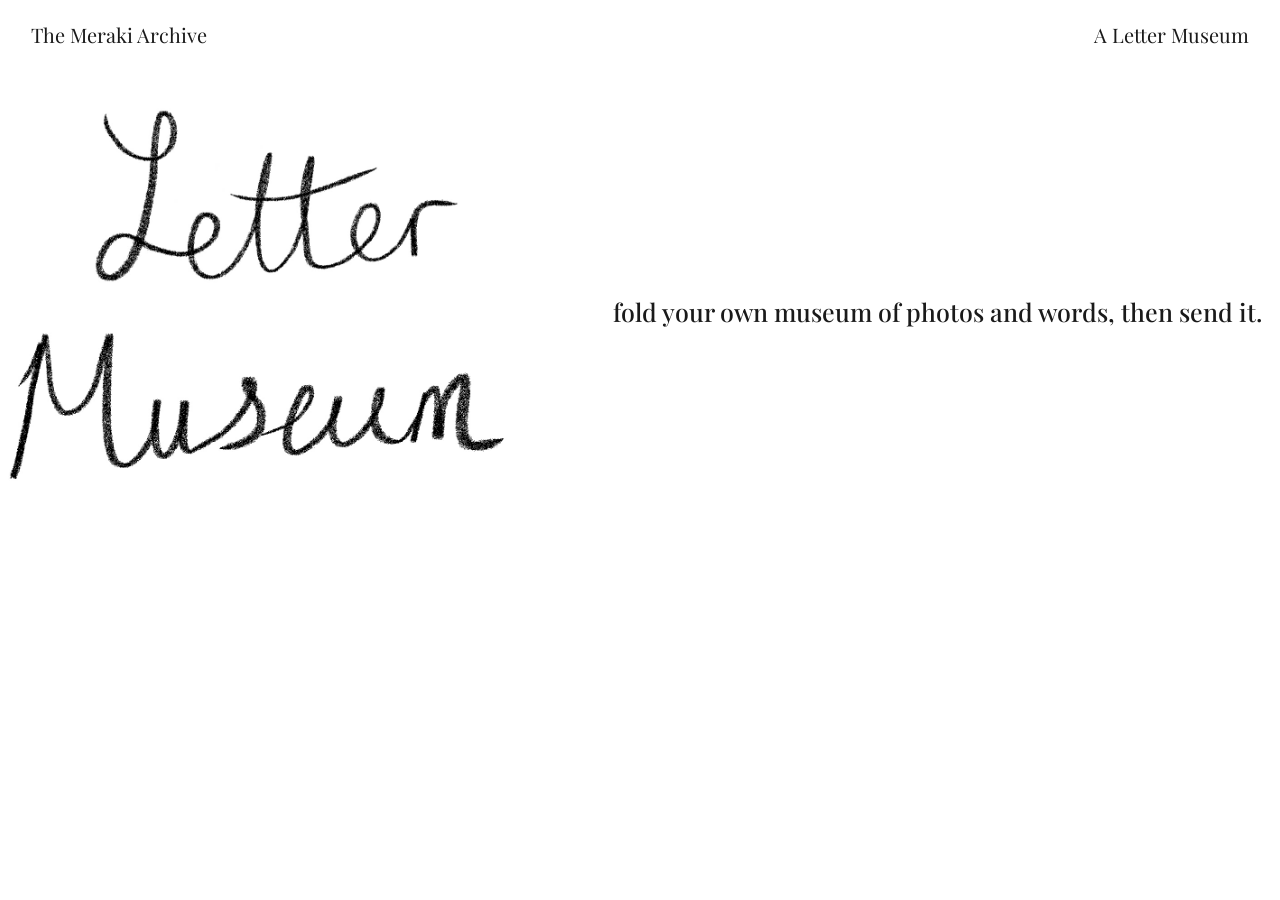
==== index.html @ 5a62d7ea "add side images" ====
<!DOCTYPE html>
<html lang="en">
<head>
  <meta charset="UTF-8">
  <meta name="viewport" content="width=device-width, initial-scale=1.0">
  <title>The Meraki Archive</title>
  <link href="https://fonts.googleapis.com/css2?family=Playfair+Display:wght@400;500&family=Inter:wght@400;500&display=swap" rel="stylesheet">
  <link rel="stylesheet" href="style.css">
</head>
<body>

  <nav>
    <span class="brand">The Meraki Archive</span>
    <span class="tagline">A Letter Museum</span>
  </nav>

  <main class="hero">
    <img src="images/lettermuseum.png" class="hero-handwriting" alt="letter museum">
    <p class="subtitle">fold your own museum of photos and words, then send it.</p>
    <button class="cta" onclick="window.location.href='history.html'">start your museum</button>
  </main>

  <script src="script.js"></script>
</body>
</html>
---- style.css ----
* {
  margin: 0;
  padding: 0;
  box-sizing: border-box;
}

body {
  font-family: 'Playfair Display', serif;
  background: #ffffff;
  color: #1a1a1a;
  overflow-x: hidden;
}

/* NAV */
nav {
  position: fixed;
  top: 0;
  left: 0;
  right: 0;
  display: flex;
  justify-content: space-between;
  align-items: center;
  padding: 21px 31px;
  background: #ffffff;
  z-index: 100;
}

.brand {
  font-family: 'Playfair Display', serif;
  font-size: 20px;
}

.tagline {
  font-family: 'Playfair Display', serif;
  font-size: 20px;
}

/* HERO */
.hero {
  display: flex;
  flex-direction: row;
  align-items: center;
  justify-content: center;
  padding-top: 80px;
  gap: 20px;
}

.hero-center {
  display: flex;
  flex-direction: column;
  align-items: center;
  text-align: center;
}

.hero-handwriting {
  width: 100%;
  max-width: 650px;
  height: auto;
  margin-bottom: 30px;
}

.subtitle {
  font-family: 'Playfair Display', serif;
  font-weight: 500;
  font-size: 25px;
  white-space: nowrap;
  margin-bottom: 30px;
}

/* SIDE IMAGES */
.side-left {
  width: 254px;
  height: 576px;
  object-fit: cover;
  align-self: flex-end;
}

.side-right {
  width: 218px;
  height: 576px;
  object-fit: cover;
  align-self: flex-end;
}

/* BUTTON */
.cta {
  width: 180px;
  height: 38px;
  font-size: 14px;
  background: rgba(0, 0, 0, 0.75);
  color: #ffffff;
  border: none;
  border-radius: 20px;
  font-family: 'Inter', sans-serif;
  cursor: pointer;
  display: flex;
  align-items: center;
  justify-content: center;
}

.cta:hover {
  background: rgba(0, 0, 0, 0.9);
}
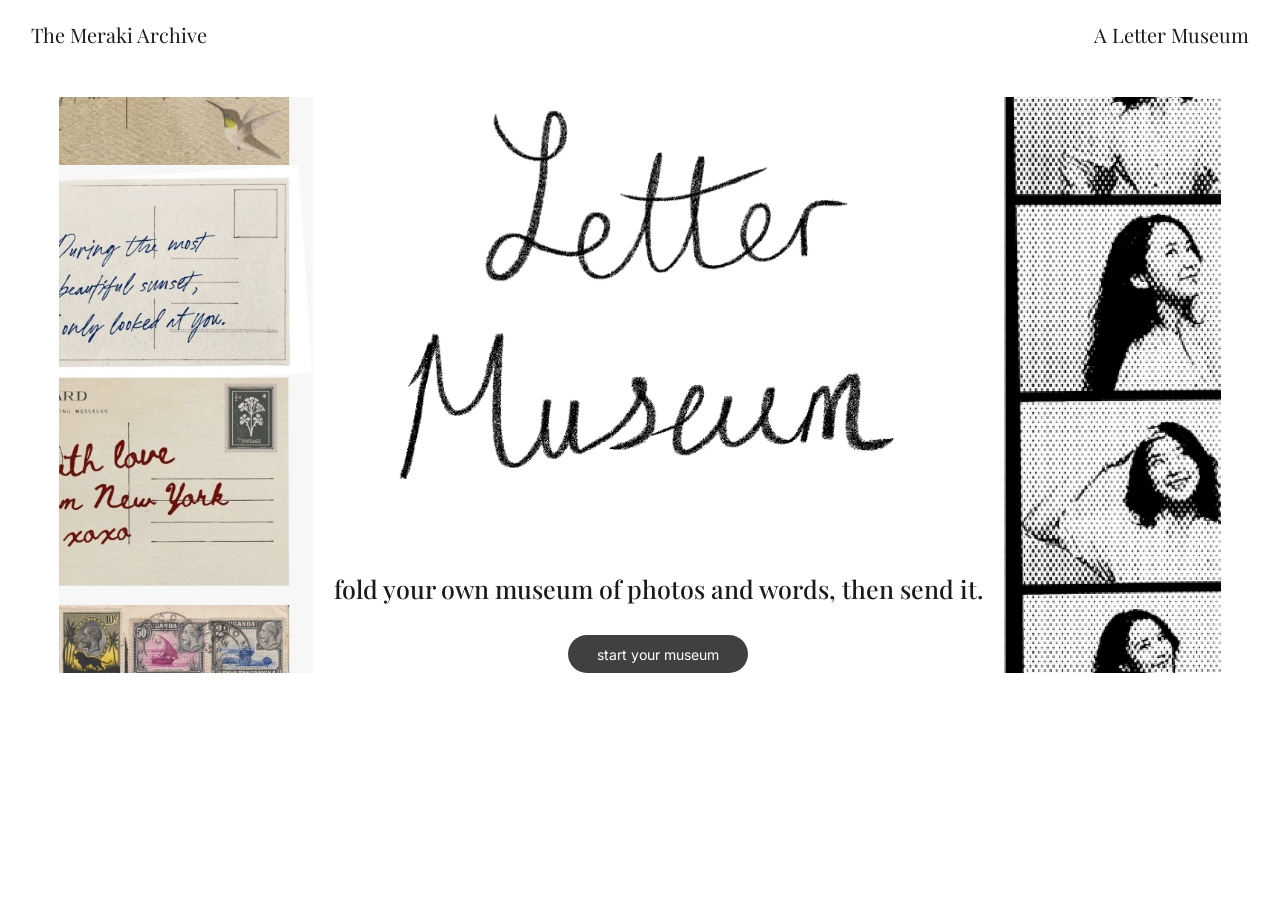
==== commit e0ad27f8: "fixed side images" ====
--- a/index.html
+++ b/index.html
@@ -15,10 +15,14 @@
   </nav>
 
   <main class="hero">
+  <img src="images/envelopes.png" class="side-left" alt="envelopes">
+  <div class="hero-center">
     <img src="images/lettermuseum.png" class="hero-handwriting" alt="letter museum">
     <p class="subtitle">fold your own museum of photos and words, then send it.</p>
     <button class="cta" onclick="window.location.href='history.html'">start your museum</button>
-  </main>
+  </div>
+  <img src="images/photobooth.png" class="side-right" alt="photobooth">
+</main>
 
   <script src="script.js"></script>
 </body>
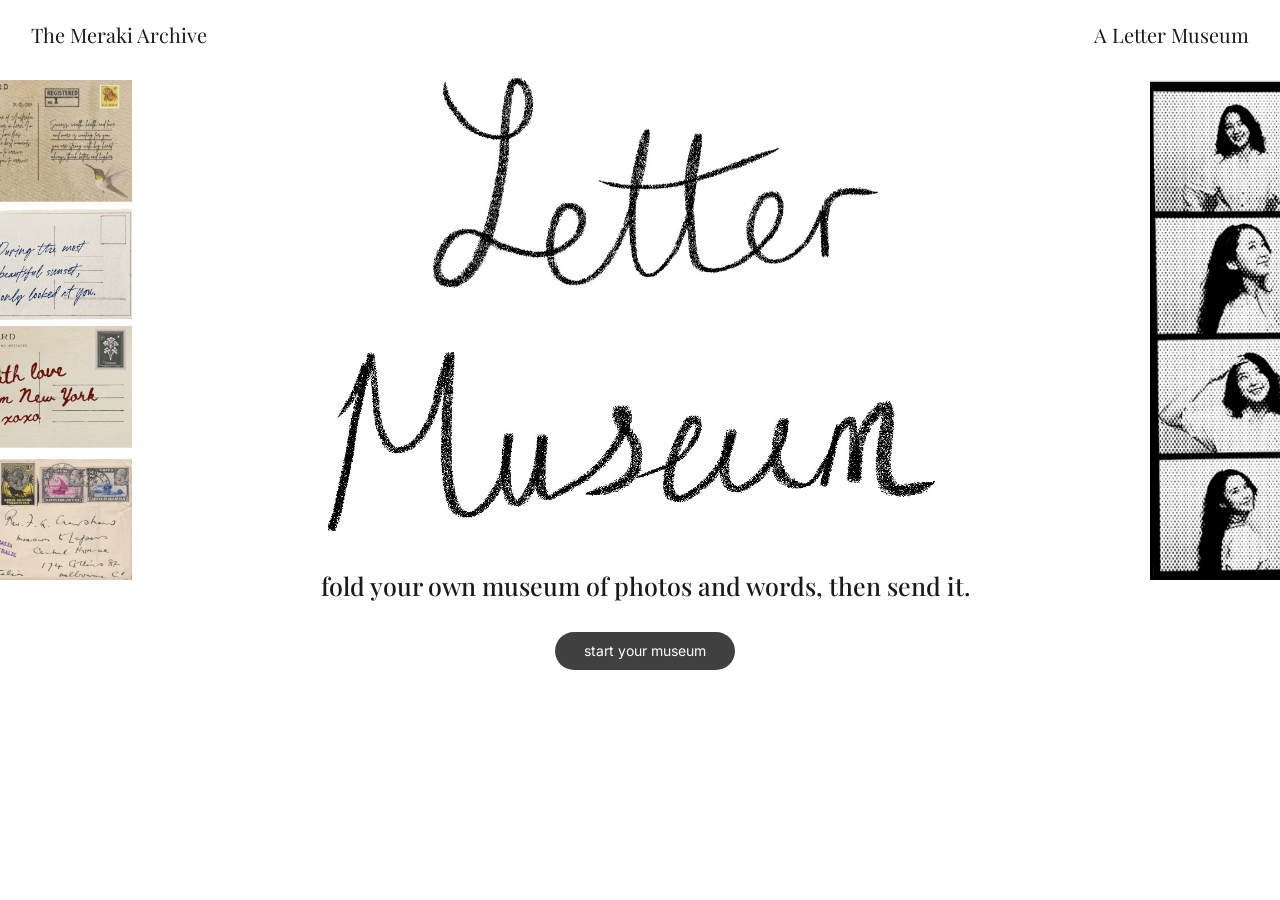
==== commit c62b4ef6: "final homepage 2" ====
--- a/index.html
+++ b/index.html
@@ -14,12 +14,14 @@
     <span class="tagline">A Letter Museum</span>
   </nav>
 
-  <main class="hero">
+<main class="hero">
   <img src="images/envelopes.png" class="side-left" alt="envelopes">
   <div class="hero-center">
     <img src="images/lettermuseum.png" class="hero-handwriting" alt="letter museum">
-    <p class="subtitle">fold your own museum of photos and words, then send it.</p>
-    <button class="cta" onclick="window.location.href='history.html'">start your museum</button>
+    <div class="hero-text">
+      <p class="subtitle">fold your own museum of photos and words, then send it.</p>
+      <button class="cta" onclick="window.location.href='history.html'">start your museum</button>
+    </div>
   </div>
   <img src="images/photobooth.png" class="side-right" alt="photobooth">
 </main>
--- a/style.css
+++ b/style.css
@@ -39,10 +39,10 @@
 .hero {
   display: flex;
   flex-direction: row;
-  align-items: center;
-  justify-content: center;
+  align-items: flex-start;
+  justify-content: space-between;
   padding-top: 80px;
-  gap: 20px;
+  min-height: 100vh;
 }
 
 .hero-center {
@@ -50,13 +50,23 @@
   flex-direction: column;
   align-items: center;
   text-align: center;
+  flex: 1;
+  padding: 40px 20px;
 }
 
 .hero-handwriting {
   width: 100%;
-  max-width: 650px;
+  max-width: 800px;
   height: auto;
   margin-bottom: 30px;
+  margin-top: -80px;
+}
+
+.hero-text {
+  display: flex;
+  flex-direction: column;
+  align-items: center;
+  margin-top: -30px;
 }
 
 .subtitle {
@@ -65,21 +75,26 @@
   font-size: 25px;
   white-space: nowrap;
   margin-bottom: 30px;
+  margin-top: -40px;
 }
 
 /* SIDE IMAGES */
 .side-left {
-  width: 254px;
-  height: 576px;
-  object-fit: cover;
-  align-self: flex-end;
+  width: 150px;
+  height: auto;
+  max-height: 500px;
+  object-fit: contain;
+  object-position: top;
+  flex-shrink: 0;
+  margin-left: -10px;
 }
 
 .side-right {
-  width: 218px;
-  height: 576px;
+  width: 130px;
+  height: 500px;
   object-fit: cover;
-  align-self: flex-end;
+  object-position: top;
+  flex-shrink: 0;
 }
 
 /* BUTTON */
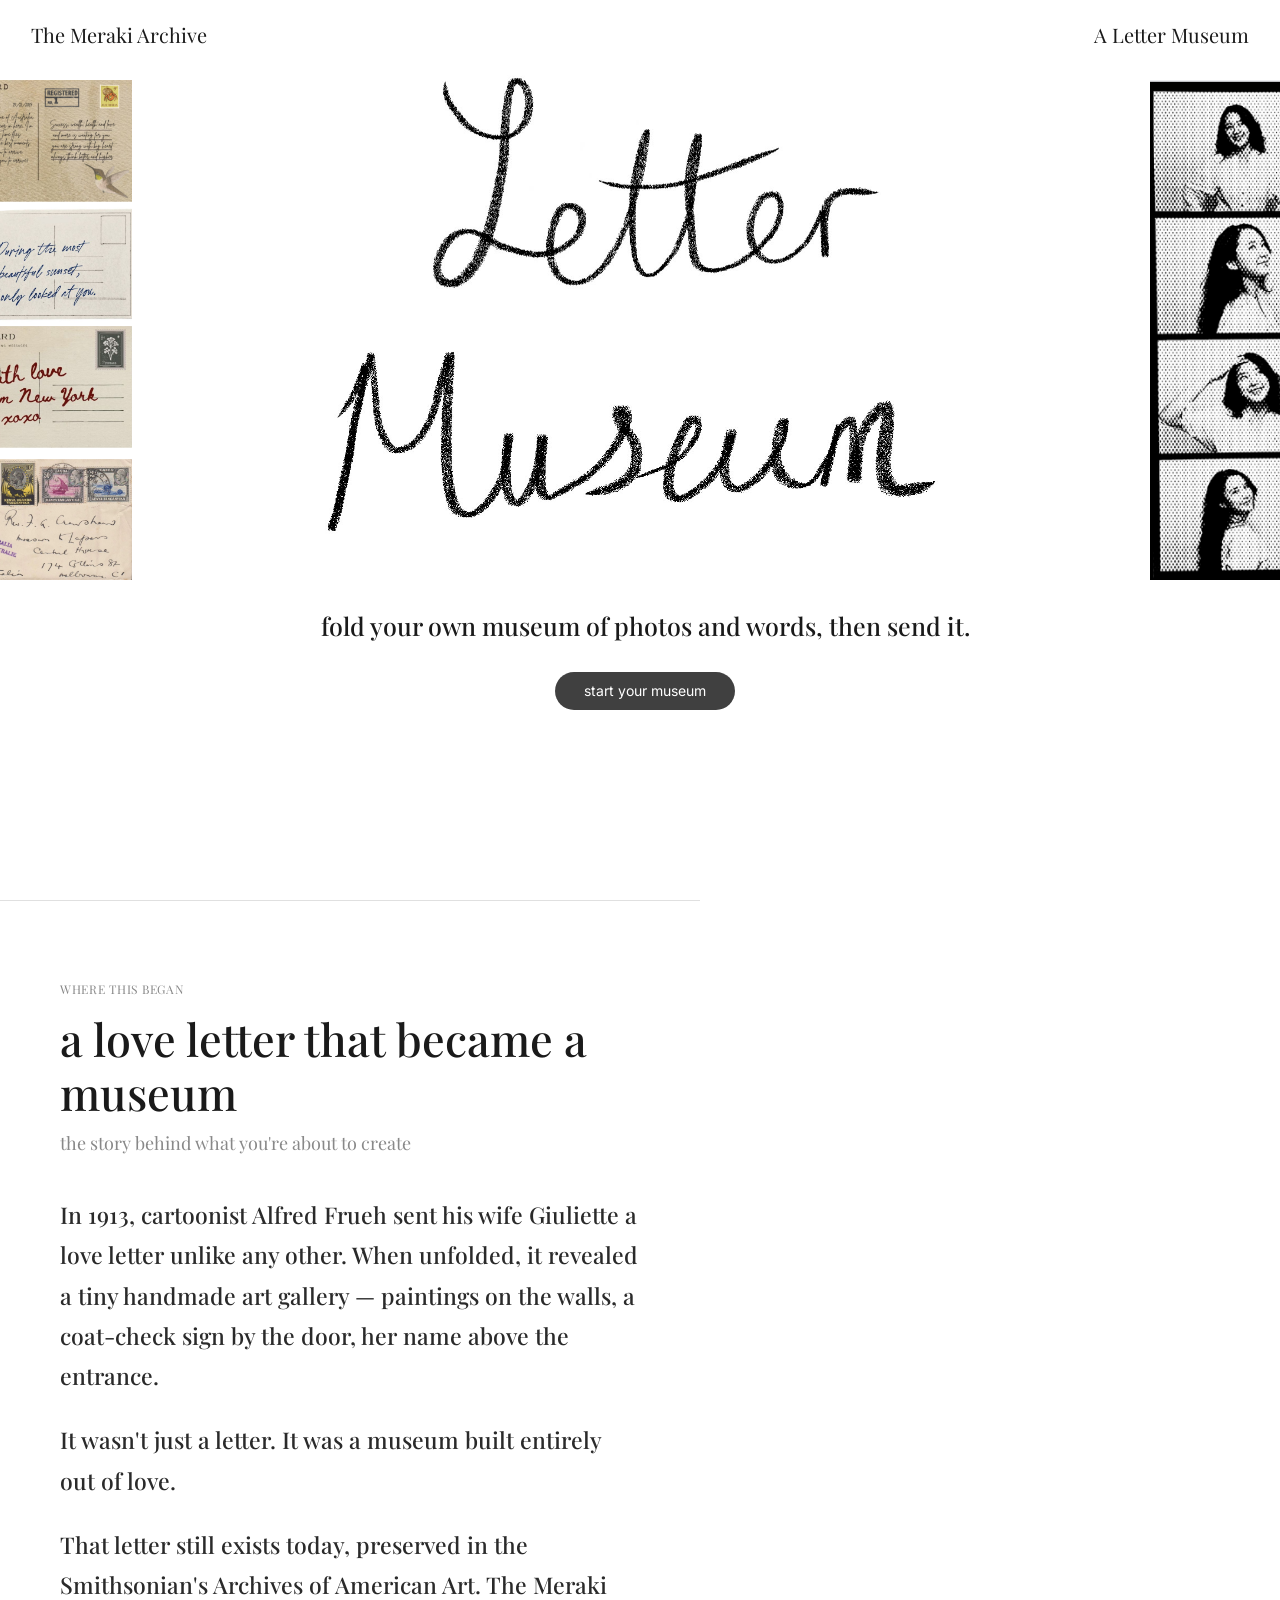
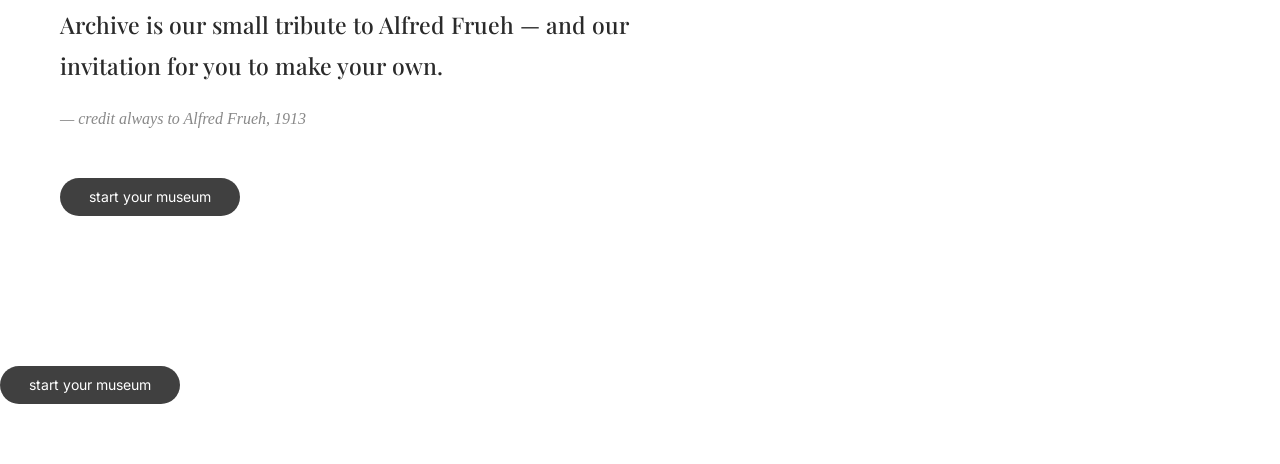
==== commit b5610f9a: "adding the history page allingment" ====
--- a/index.html
+++ b/index.html
@@ -14,18 +14,37 @@
     <span class="tagline">A Letter Museum</span>
   </nav>
 
-<main class="hero">
-  <img src="images/envelopes.png" class="side-left" alt="envelopes">
-  <div class="hero-center">
-    <img src="images/lettermuseum.png" class="hero-handwriting" alt="letter museum">
-    <div class="hero-text">
-      <p class="subtitle">fold your own museum of photos and words, then send it.</p>
-      <button class="cta" onclick="window.location.href='history.html'">start your museum</button>
+  <main class="hero">
+    <img src="images/envelopes.png" class="side-left" alt="envelopes">
+    <div class="hero-center">
+      <img src="images/lettermuseum.png" class="hero-handwriting" alt="letter museum">
+      <div class="hero-text">
+        <p class="subtitle">fold your own museum of photos and words, then send it.</p>
+        <button class="cta" onclick="window.location.href='builder.html'">start your museum</button>
+      </div>
     </div>
+    <img src="images/photobooth.png" class="side-right" alt="photobooth">
+  </main>
+
+  <section class="history-page">
+  <p class="label">WHERE THIS BEGAN</p>
+  <h1 class="history-title">a love letter that became a museum</h1>
+  <p class="subtitle-history">the story behind what you're about to create</p>
+  <p class="story">In 1913, cartoonist Alfred Frueh sent his wife Giuliette a love letter unlike any other. When unfolded, it revealed a tiny handmade art gallery — paintings on the walls, a coat-check sign by the door, her name above the entrance.</p>
+  <p class="story">It wasn't just a letter. It was a museum built entirely out of love.</p>
+  <p class="story">That letter still exists today, preserved in the Smithsonian's Archives of American Art. The Meraki Archive is our small tribute to Alfred Frueh — and our invitation for you to make your own.</p>
+  <p class="credit">— credit always to Alfred Frueh, 1913</p>
+  <div class="history-cta">
+    <button class="cta" onclick="window.location.href='builder.html'">start your museum</button>
   </div>
-  <img src="images/photobooth.png" class="side-right" alt="photobooth">
-</main>
+</section>
+
+    <div class="history-cta">
+      <button class="cta" onclick="window.location.href='builder.html'">start your museum</button>
+    </div>
+
+  </section>
 
   <script src="script.js"></script>
 </body>
-</html>
+</html>
--- a/style.css
+++ b/style.css
@@ -75,7 +75,6 @@
   font-size: 25px;
   white-space: nowrap;
   margin-bottom: 30px;
-  margin-top: -40px;
 }
 
 /* SIDE IMAGES */
@@ -115,4 +114,54 @@
 
 .cta:hover {
   background: rgba(0, 0, 0, 0.9);
+}
+
+/* HISTORY SECTION */
+.history-page {
+  padding: 80px 60px;
+  border-top: 0.5px solid #e0e0e0;
+  max-width: 700px;
+  text-align: left;
+}
+
+.label {
+  font-size: 12px;
+  letter-spacing: 0.06em;
+  color: #888;
+  margin-bottom: 14px;
+}
+
+.history-title {
+  font-family: 'Playfair Display', serif;
+  font-size: 45px;
+  font-weight: 500;
+  line-height: 1.2;
+  margin-bottom: 12px;
+}
+
+.subtitle-history {
+  font-family: 'Playfair Display', serif;
+  font-size: 18px;
+  color: #888;
+  margin-bottom: 40px;
+}
+
+.story {
+  font-family: 'Playfair Display', serif;
+  font-size: 23px;
+  font-weight: 500;
+  line-height: 1.75;
+  margin-bottom: 24px;
+  color: #2a2a2a;
+}
+
+.credit {
+  font-size: 16px;
+  color: #888;
+  font-style: italic;
+  margin-bottom: 40px;
+}
+
+.history-cta {
+  padding: 10px 0 60px;
 }
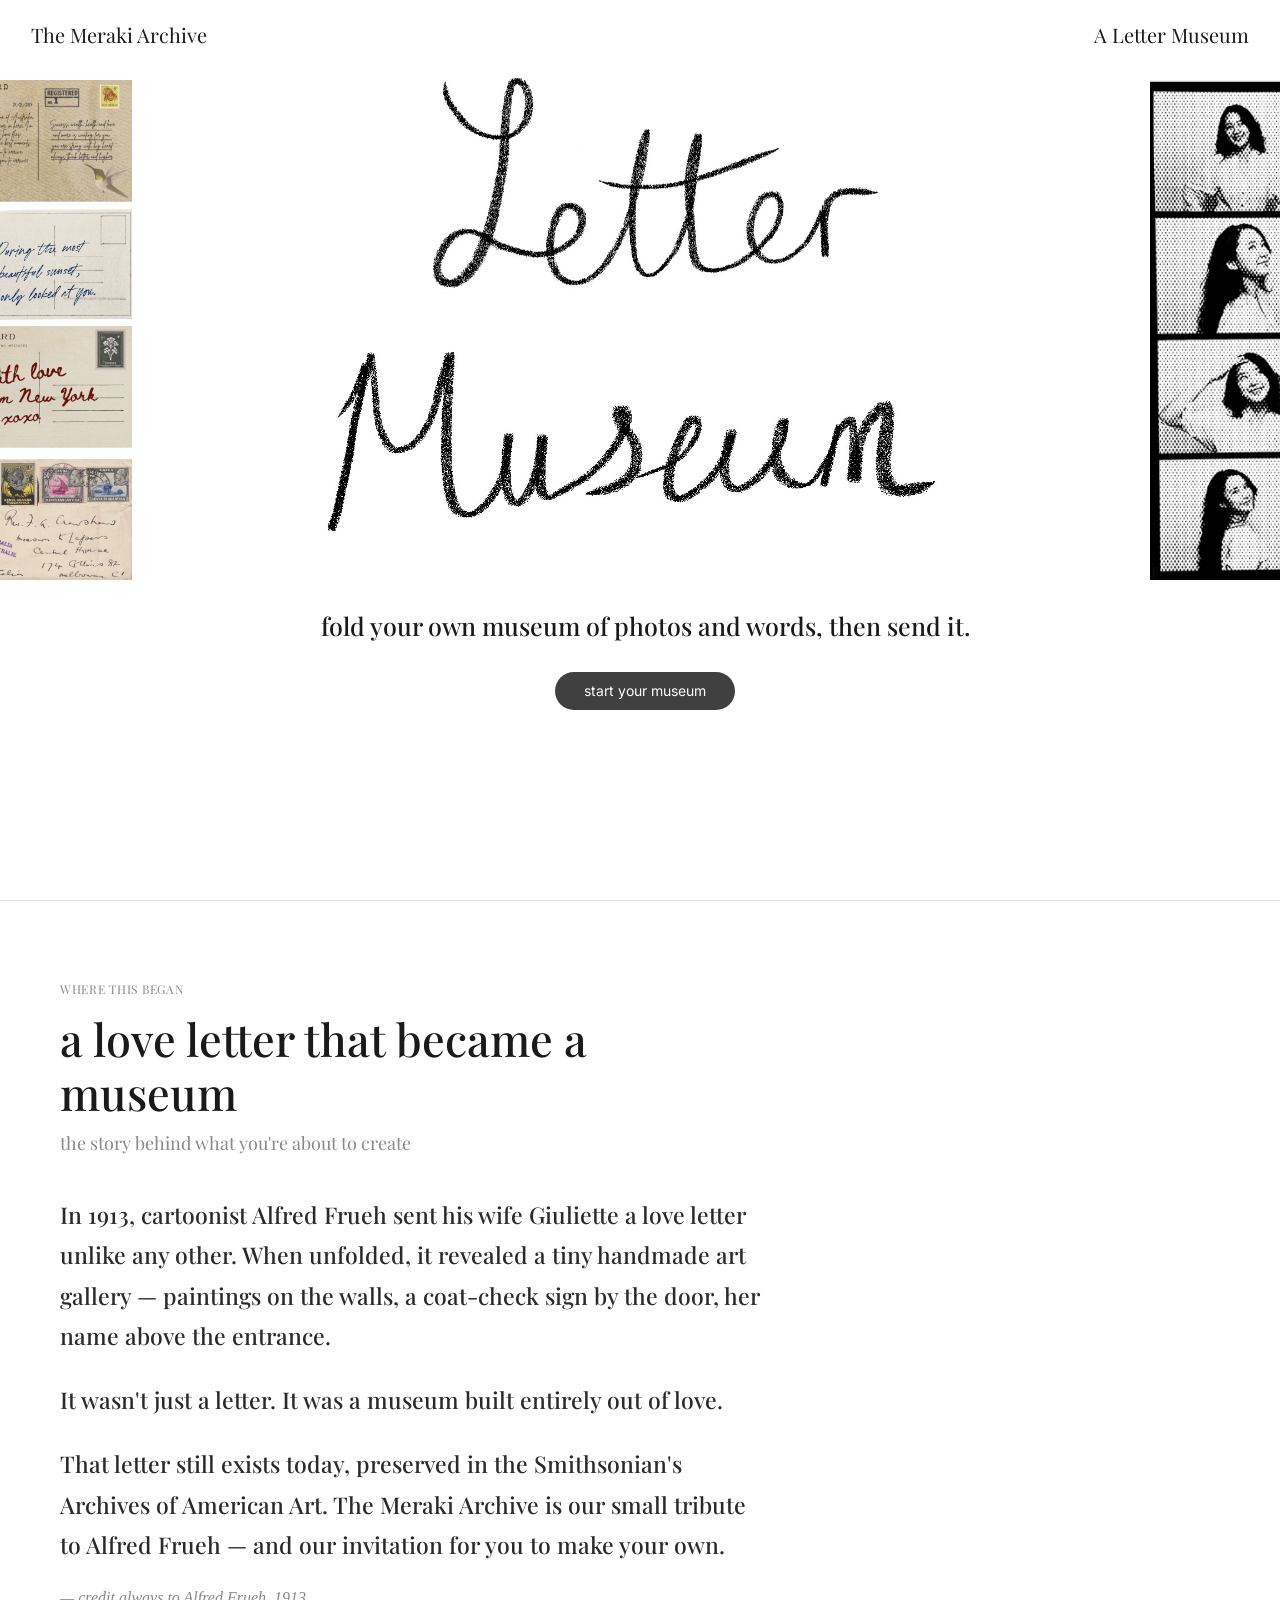
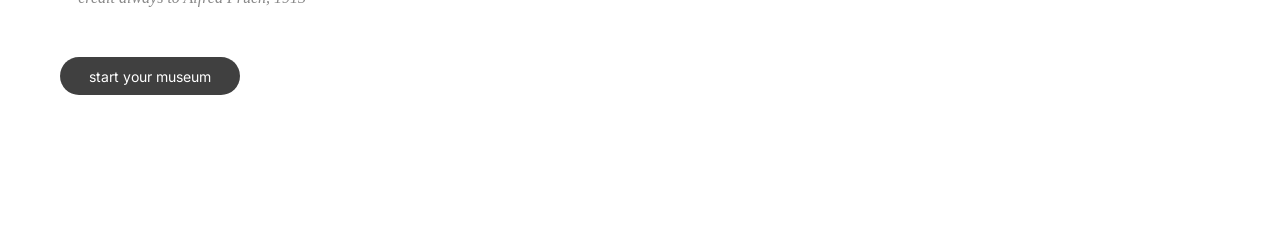
==== commit 3facf7fa: "fixed button on the corner doubled" ====
--- a/index.html
+++ b/index.html
@@ -27,22 +27,16 @@
   </main>
 
   <section class="history-page">
-  <p class="label">WHERE THIS BEGAN</p>
-  <h1 class="history-title">a love letter that became a museum</h1>
-  <p class="subtitle-history">the story behind what you're about to create</p>
-  <p class="story">In 1913, cartoonist Alfred Frueh sent his wife Giuliette a love letter unlike any other. When unfolded, it revealed a tiny handmade art gallery — paintings on the walls, a coat-check sign by the door, her name above the entrance.</p>
-  <p class="story">It wasn't just a letter. It was a museum built entirely out of love.</p>
-  <p class="story">That letter still exists today, preserved in the Smithsonian's Archives of American Art. The Meraki Archive is our small tribute to Alfred Frueh — and our invitation for you to make your own.</p>
-  <p class="credit">— credit always to Alfred Frueh, 1913</p>
-  <div class="history-cta">
-    <button class="cta" onclick="window.location.href='builder.html'">start your museum</button>
-  </div>
-</section>
-
+    <p class="label">WHERE THIS BEGAN</p>
+    <h1 class="history-title">a love letter that became a museum</h1>
+    <p class="subtitle-history">the story behind what you're about to create</p>
+    <p class="story">In 1913, cartoonist Alfred Frueh sent his wife Giuliette a love letter unlike any other. When unfolded, it revealed a tiny handmade art gallery — paintings on the walls, a coat-check sign by the door, her name above the entrance.</p>
+    <p class="story">It wasn't just a letter. It was a museum built entirely out of love.</p>
+    <p class="story">That letter still exists today, preserved in the Smithsonian's Archives of American Art. The Meraki Archive is our small tribute to Alfred Frueh — and our invitation for you to make your own.</p>
+    <p class="credit">— credit always to Alfred Frueh, 1913</p>
     <div class="history-cta">
       <button class="cta" onclick="window.location.href='builder.html'">start your museum</button>
     </div>
-
   </section>
 
   <script src="script.js"></script>
--- a/style.css
+++ b/style.css
@@ -120,7 +120,6 @@
 .history-page {
   padding: 80px 60px;
   border-top: 0.5px solid #e0e0e0;
-  max-width: 700px;
   text-align: left;
 }
 
@@ -137,6 +136,7 @@
   font-weight: 500;
   line-height: 1.2;
   margin-bottom: 12px;
+  max-width: 700px;
 }
 
 .subtitle-history {
@@ -153,6 +153,7 @@
   line-height: 1.75;
   margin-bottom: 24px;
   color: #2a2a2a;
+  max-width: 700px;
 }
 
 .credit {
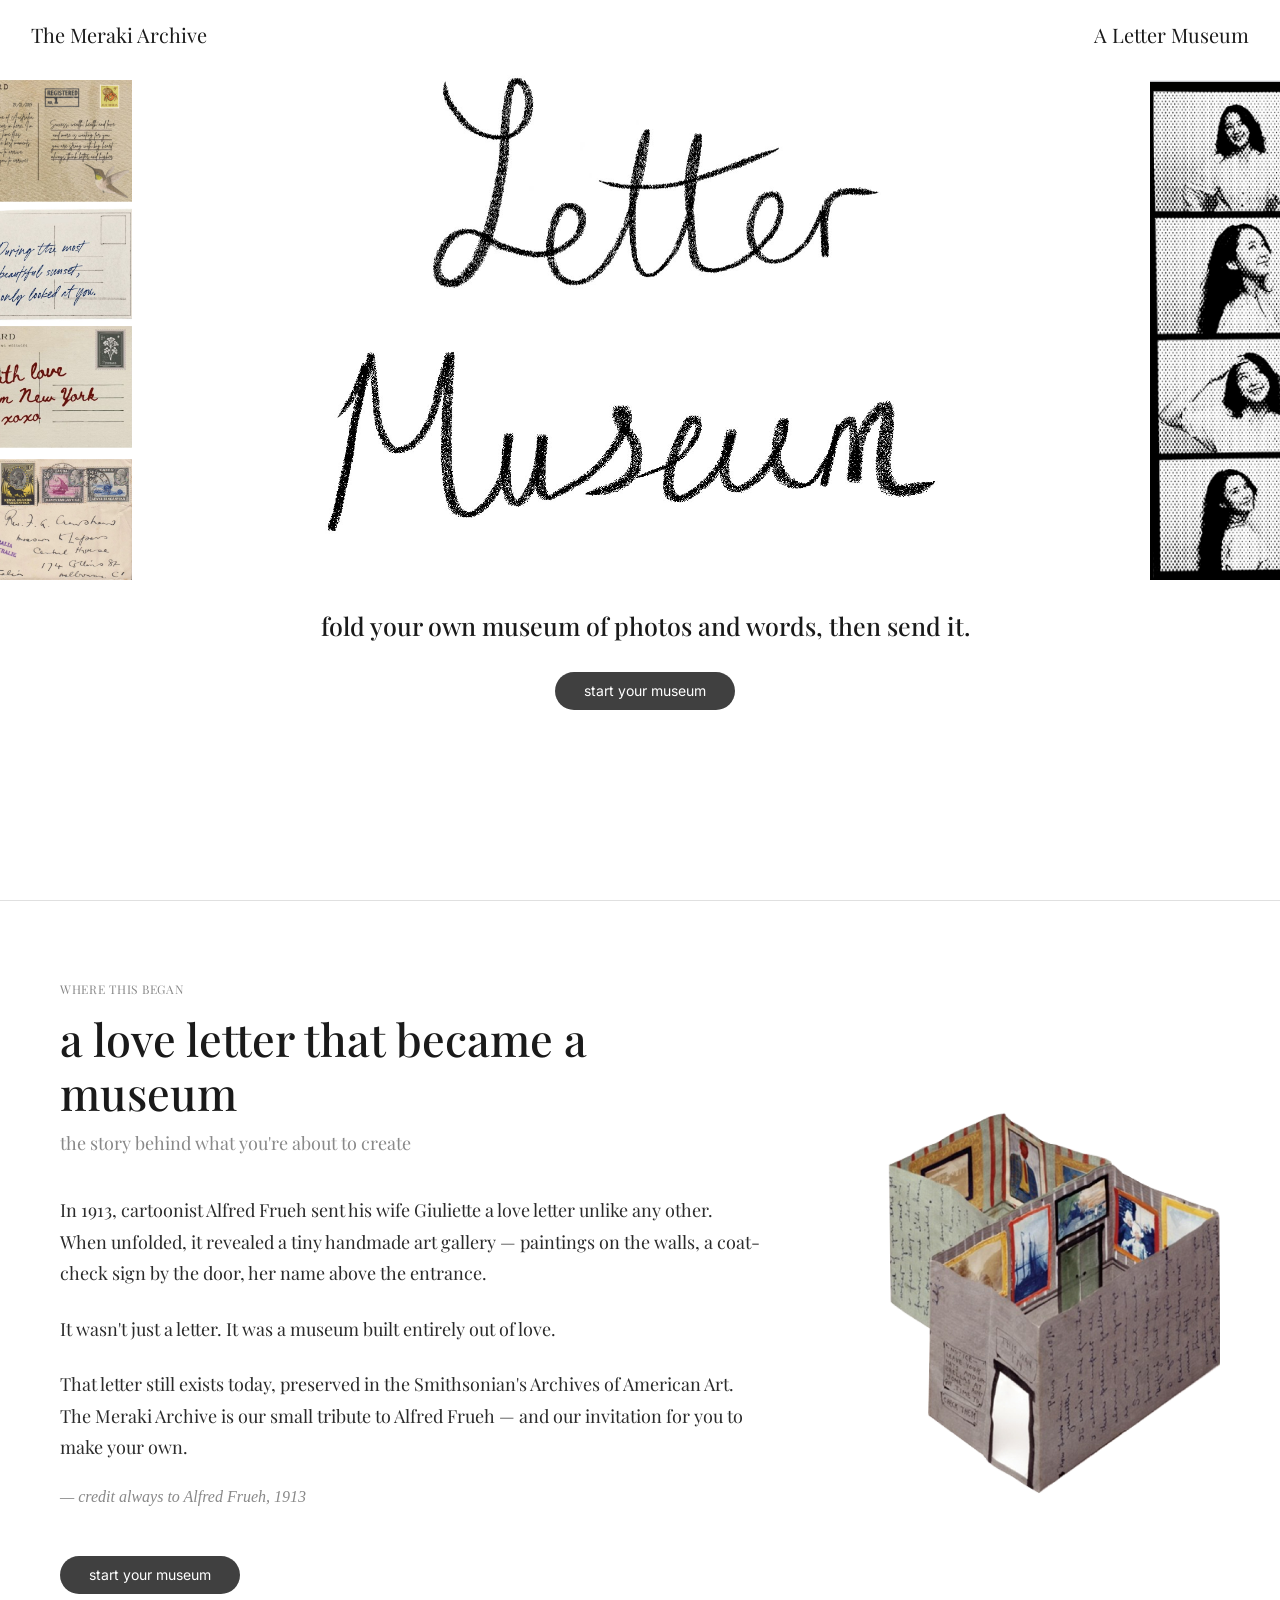
==== commit aab706c0: "new image" ====
--- a/index.html
+++ b/index.html
@@ -27,15 +27,20 @@
   </main>
 
   <section class="history-page">
-    <p class="label">WHERE THIS BEGAN</p>
-    <h1 class="history-title">a love letter that became a museum</h1>
-    <p class="subtitle-history">the story behind what you're about to create</p>
-    <p class="story">In 1913, cartoonist Alfred Frueh sent his wife Giuliette a love letter unlike any other. When unfolded, it revealed a tiny handmade art gallery — paintings on the walls, a coat-check sign by the door, her name above the entrance.</p>
-    <p class="story">It wasn't just a letter. It was a museum built entirely out of love.</p>
-    <p class="story">That letter still exists today, preserved in the Smithsonian's Archives of American Art. The Meraki Archive is our small tribute to Alfred Frueh — and our invitation for you to make your own.</p>
-    <p class="credit">— credit always to Alfred Frueh, 1913</p>
-    <div class="history-cta">
-      <button class="cta" onclick="window.location.href='builder.html'">start your museum</button>
+    <div class="history-left">
+      <p class="label">WHERE THIS BEGAN</p>
+      <h1 class="history-title">a love letter that became a museum</h1>
+      <p class="subtitle-history">the story behind what you're about to create</p>
+      <p class="story">In 1913, cartoonist Alfred Frueh sent his wife Giuliette a love letter unlike any other. When unfolded, it revealed a tiny handmade art gallery — paintings on the walls, a coat-check sign by the door, her name above the entrance.</p>
+      <p class="story">It wasn't just a letter. It was a museum built entirely out of love.</p>
+      <p class="story">That letter still exists today, preserved in the Smithsonian's Archives of American Art. The Meraki Archive is our small tribute to Alfred Frueh — and our invitation for you to make your own.</p>
+      <p class="credit">— credit always to Alfred Frueh, 1913</p>
+      <div class="history-cta">
+        <button class="cta" onclick="window.location.href='builder.html'">start your museum</button>
+      </div>
+    </div>
+    <div class="history-right">
+      <img src="images/museum.png" class="history-img" alt="Alfred Frueh letter museum">
     </div>
   </section>
 
--- a/style.css
+++ b/style.css
@@ -121,6 +121,26 @@
   padding: 80px 60px;
   border-top: 0.5px solid #e0e0e0;
   text-align: left;
+  display: flex;
+  flex-direction: row;
+  gap: 60px;
+  align-items: flex-start;
+}
+
+.history-left {
+  flex: 1;
+}
+
+.history-right {
+  width: 380px;
+  flex-shrink: 0;
+  padding-top: 120px;
+}
+
+.history-img {
+  width: 100%;
+  height: auto;
+  object-fit: contain;
 }
 
 .label {
@@ -148,8 +168,8 @@
 
 .story {
   font-family: 'Playfair Display', serif;
-  font-size: 23px;
-  font-weight: 500;
+  font-size: 18px;
+  font-weight: 400;
   line-height: 1.75;
   margin-bottom: 24px;
   color: #2a2a2a;
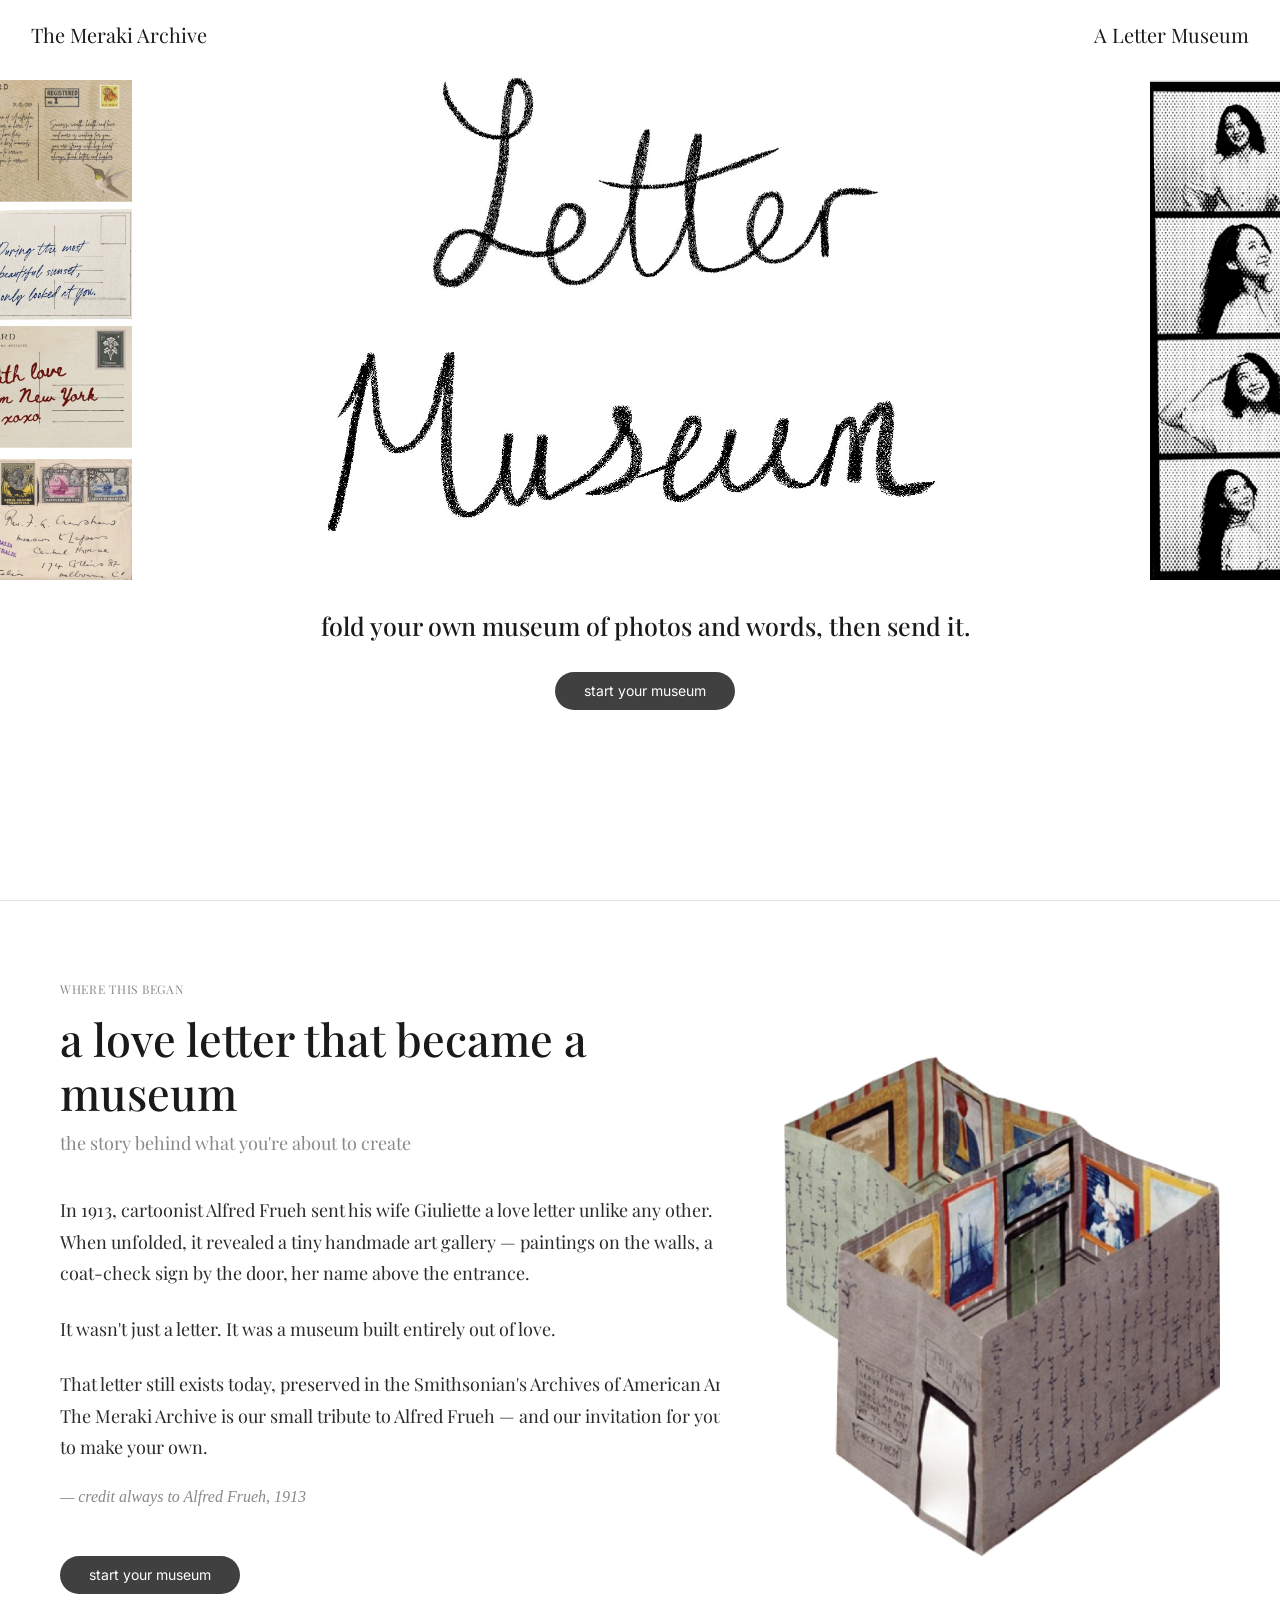
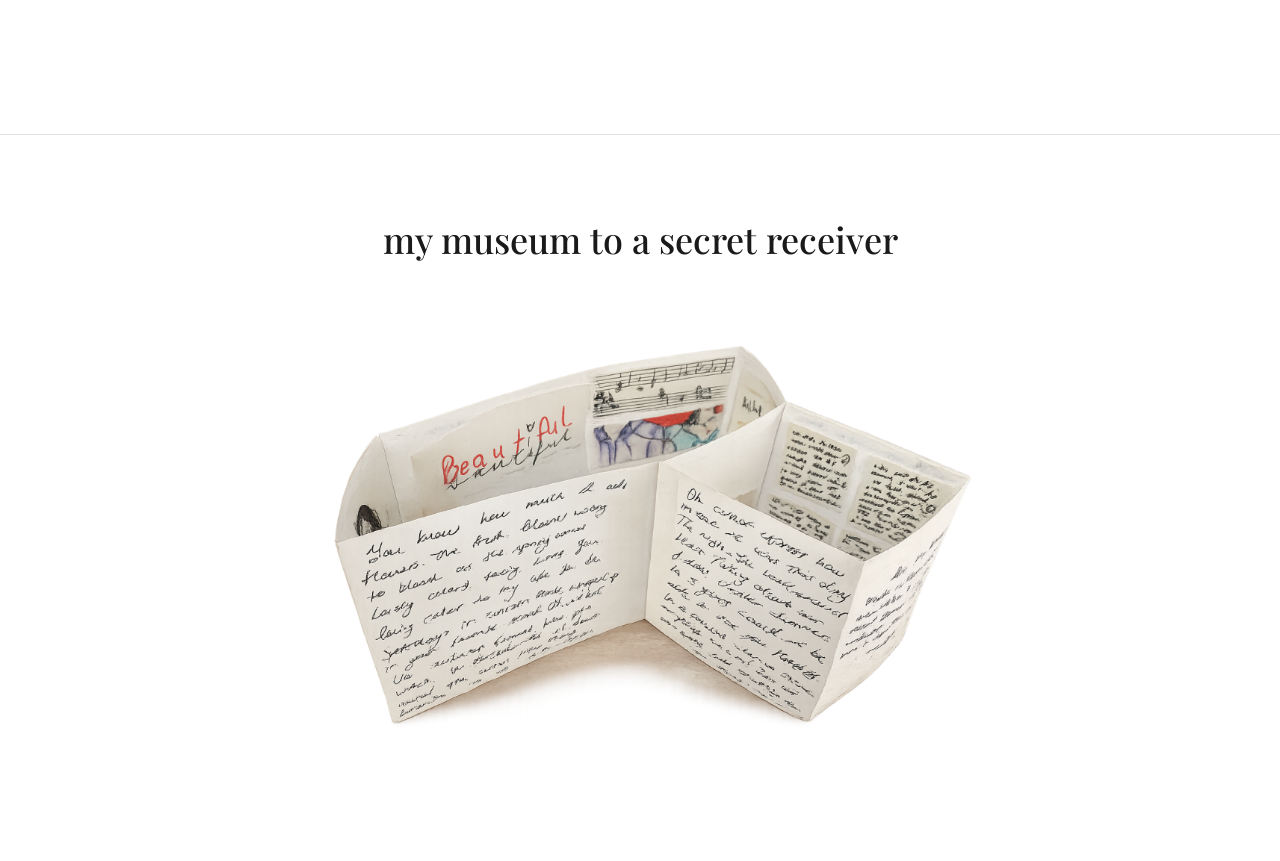
==== commit 4c511659: "my secret museum added" ====
--- a/index.html
+++ b/index.html
@@ -44,6 +44,13 @@
     </div>
   </section>
 
+  <section class="museum-section">
+  <h2 class="museum-title">my museum to a secret receiver</h2>
+  <div class="museum-img-wrap">
+    <img src="images/mysecretmuseum.png" class="museum-img" alt="my secret museum">
+  </div>
+</section>
+
   <script src="script.js"></script>
 </body>
 </html>
--- a/style.css
+++ b/style.css
@@ -132,9 +132,10 @@
 }
 
 .history-right {
-  width: 380px;
+  width: 500px;
   flex-shrink: 0;
-  padding-top: 120px;
+  padding-top: 60px;
+  margin-left: -80px;
 }
 
 .history-img {
@@ -185,4 +186,30 @@
 
 .history-cta {
   padding: 10px 0 60px;
+}
+
+/* MUSEUM SECTION */
+.museum-section {
+  padding: 80px 60px;
+  border-top: 0.5px solid #e0e0e0;
+  text-align: center;
+}
+
+.museum-title {
+  font-family: 'Playfair Display', serif;
+  font-size: 36px;
+  font-weight: 500;
+  margin-bottom: 50px;
+}
+
+.museum-img-wrap {
+  display: flex;
+  justify-content: center;
+}
+
+.museum-img {
+  width: 100%;
+  max-width: 700px;
+  height: auto;
+  object-fit: contain;
 }
